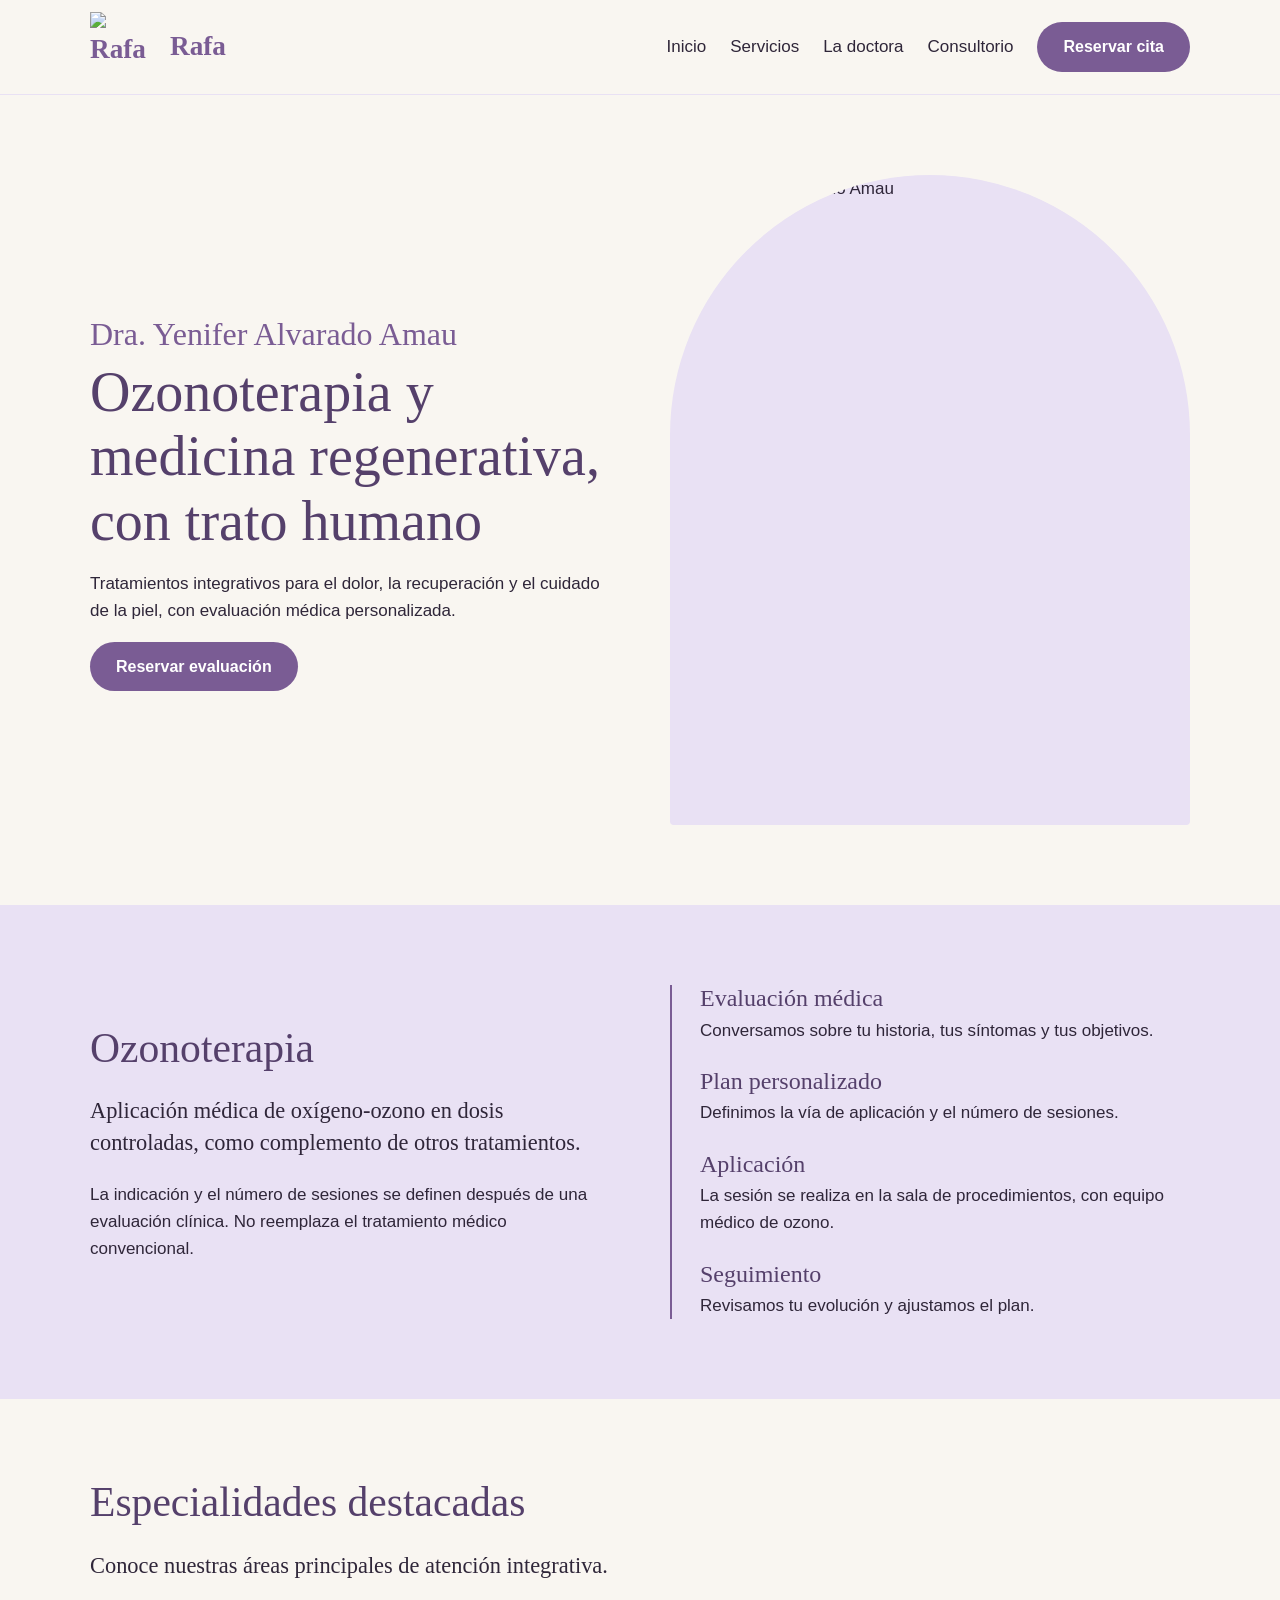
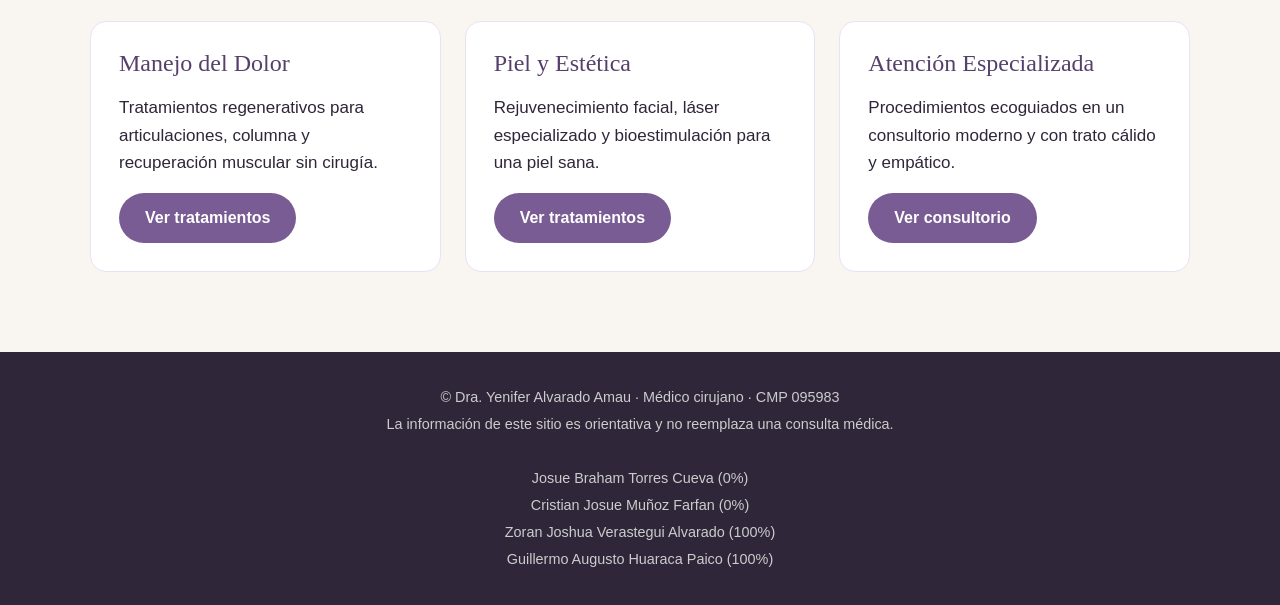
==== index.html @ 0151e566 "subida otra ves no pos" ====
<!DOCTYPE html>
<html lang="es">
<head>
  <meta charset="UTF-8">
  <meta name="viewport" content="width=device-width, initial-scale=1">
  <link rel="stylesheet" href="CSS/styles.css">
  <title>Rafa - Ozonoterapia y Medicina Regenerativa</title>
 
</head>
<body>

  <!-- ENCABEZADO -->
  <header class="cabecera">
    <div class="contenedor fila">
      <a class="marca" href="index.html"><img src="img/logo.png" alt="Rafa"> Rafa</a>
      <nav>
        <a href="index.html">Inicio</a>
        <a href="servicios.html">Servicios</a>
        <a href="doctora.html">La doctora</a>
        <a href="consultorio.html">Consultorio</a>
        <a class="boton" href="contacto.html">Reservar cita</a>
      </nav>
    </div>
  </header>

  <main>
    <!-- BANNER PRINCIPAL -->
    <section class="seccion" id="inicio">
      <div class="contenedor columnas">
        <div>
          <p class="firma">Dra. Yenifer Alvarado Amau</p>
          <h1>Ozonoterapia y medicina regenerativa, con trato humano</h1>
          <p>Tratamientos integrativos para el dolor, la recuperación y el cuidado de la piel, con evaluación médica personalizada.</p>
          <a class="boton" href="contacto.html">Reservar evaluación</a>
        </div>
        <div class="arco">
          <img src="img/doctora.jpg" alt="Dra. Yenifer Alvarado Amau">
        </div>
      </div>
    </section>

    <!-- SECCIÓN DE CONTENIDO DESTACADO (OZONOTERAPIA) -->
    <section class="seccion lavanda" id="ozonoterapia">
      <div class="contenedor columnas">
        <div>
          <h2>Ozonoterapia</h2>
          <p class="lead">Aplicación médica de oxígeno-ozono en dosis controladas, como complemento de otros tratamientos.</p>
          <p>La indicación y el número de sesiones se definen después de una evaluación clínica. No reemplaza el tratamiento médico convencional.</p>
        </div>
        <ol class="pasos">
          <li><h3>Evaluación médica</h3><p>Conversamos sobre tu historia, tus síntomas y tus objetivos.</p></li>
          <li><h3>Plan personalizado</h3><p>Definimos la vía de aplicación y el número de sesiones.</p></li>
          <li><h3>Aplicación</h3><p>La sesión se realiza en la sala de procedimientos, con equipo médico de ozono.</p></li>
          <li><h3>Seguimiento</h3><p>Revisamos tu evolución y ajustamos el plan.</p></li>
        </ol>
      </div>
    </section>

    <!-- TARJETAS O CARDS DESTACADAS -->
    <section class="seccion">
      <div class="contenedor">
        <h2>Especialidades destacadas</h2>
        <p class="lead">Conoce nuestras áreas principales de atención integrativa.</p>
        <div class="columnas tres">
          <div class="tarjeta">
            <h3>Manejo del Dolor</h3>
            <p>Tratamientos regenerativos para articulaciones, columna y recuperación muscular sin cirugía.</p>
            <a class="boton" href="servicios.html">Ver tratamientos</a>
          </div>
          <div class="tarjeta">
            <h3>Piel y Estética</h3>
            <p>Rejuvenecimiento facial, láser especializado y bioestimulación para una piel sana.</p>
            <a class="boton" href="servicios.html">Ver tratamientos</a>
          </div>
          <div class="tarjeta">
            <h3>Atención Especializada</h3>
            <p>Procedimientos ecoguiados en un consultorio moderno y con trato cálido y empático.</p>
            <a class="boton" href="consultorio.html">Ver consultorio</a>
          </div>
        </div>
      </div>
    </section>
  </main>

  <!-- PIE DE PÁGINA -->
  <footer class="pie">
    <p>&copy Dra. Yenifer Alvarado Amau · Médico cirujano · CMP 095983</p>
    <p>La información de este sitio es orientativa y no reemplaza una consulta médica.</p><br>
    <p>Josue Braham Torres Cueva (0%)</p>
    <p>Cristian Josue Muñoz Farfan (0%)</p>
    <p>Zoran Joshua Verastegui Alvarado (100%)</p>
    <p>Guillermo Augusto Huaraca Paico (100%)</p>
  </footer>
<script src="JS/main.js"></script>
</body>
</html>
---- CSS/styles.css ----
/* Colores */
:root {
  --lila: #7A5C94;
  --lila-oscuro: #55406B;
  --lavanda: #E9E1F4;
  --beige: #F1E8D8;
  --fondo: #F9F6F1;
  --texto: #2F2639;
}

/* Base */
* {
  box-sizing: border-box;
}

body {
  margin: 0;
  font-family: "Mulish", sans-serif;
  font-size: 17px;
  line-height: 1.6;
  color: var(--texto);
  background: var(--fondo);
}

a {
  color: inherit;
  text-decoration: none;
}

h1, h2, h3 {
  font-family: "Cormorant Garamond", serif;
  font-weight: 500;
  line-height: 1.15;
  color: var(--lila-oscuro);
  margin: 0 0 16px;
}

h1 { font-size: 56px; }
h2 { font-size: 41.6px; }
h3 { font-size: 24px; }

.lead {
  font-family: "Cormorant Garamond", serif;
  font-size: 22.4px;
  line-height: 1.4;
}

.firma {
  font-family: "Pinyon Script", cursive;
  font-size: 32px;
  color: var(--lila);
  margin: 0;
}

/* Estructura */
.contenedor {
  width: min(92%, 1100px);
  margin: 0 auto;
}

.seccion {
  padding: 80px 0;
}

.lavanda { background: var(--lavanda); }
.beige { background: var(--beige); }

.oscuro {
  background: var(--lila-oscuro);
  color: #fff;
}

.oscuro h2, .oscuro h3 {
  color: #fff;
}

/* Columnas */
.columnas {
  display: grid;
  grid-template-columns: 1fr 1fr;
  gap: 60px;
  align-items: center;
}

.columnas.tres {
  grid-template-columns: repeat(3, 1fr);
  gap: 24px;
  margin-top: 40px;
  align-items: stretch;
}

/* Cabecera */
.cabecera {
  position: sticky;
  top: 0;
  z-index: 10;
  background: var(--fondo);
  border-bottom: 1px solid var(--lavanda);
}

.contenedor.fila {
  display: flex;
  justify-content: space-between;
  align-items: center;
  padding: 12px 0;
}

.marca {
  display: flex;
  align-items: center;
  gap: 10px;
  font-family: "Cormorant Garamond", serif;
  font-size: 27.2px;
  font-weight: 600;
  color: var(--lila);
}

.marca img {
  width: 70px;
  height: 70px;
}

nav {
  display: flex;
  align-items: center;
  gap: 24px;
}

nav a:hover {
  color: var(--lila);
}

/* Botones */
.boton {
  display: inline-block;
  background: var(--lila);
  color: #fff;
  font-weight: 700;
  padding: 12px 26px;
  border-radius: 999px;
  border: none;
  cursor: pointer;
  font-family: inherit;
  font-size: 16px;
}

.boton:hover {
  background: var(--lila-oscuro);
}

.boton.claro {
  background: #E6D6BC;
  color: var(--texto);
}

/* Arco con forma de pétalo */
.arco {
  aspect-ratio: 4 / 5;
  overflow: hidden;
  border-radius: 999px 999px 14px 14px;
  background: var(--lavanda);
}

.arco img {
  width: 100%;
  height: 100%;
  object-fit: cover;
  object-position: top;
}

/* Tarjetas (Cards pedidas en el PDF) */
.tarjeta {
  background: #fff;
  border: 1px solid var(--lavanda);
  border-radius: 16px;
  padding: 28px;
  text-align: left;
}

.tarjeta .arco {
  margin-bottom: 16px;
}

/* Pasos y listas */
.pasos {
  list-style: none;
  margin: 0;
  padding: 0;
  border-left: 2px solid var(--lila);
}

.pasos li {
  padding: 0 0 24px 28px;
}

.pasos li:last-child {
  padding-bottom: 0;
}

.pasos h3 {
  margin-bottom: 4px;
}

.pasos p {
  margin: 0;
}

.lista {
  list-style: none;
  margin: 0;
  padding: 0;
}

.lista li {
  padding: 12px 0;
  border-bottom: 1px solid var(--lavanda);
  font-size: 17.6px;
}

.listaA {
  font-size: 17.6px;
}

/* Formulario (Pedido en el PDF) */
.formulario {
  background: #fff;
  color: var(--texto);
  padding: 30px;
  border-radius: 16px;
}

.formulario h3 {
  color: var(--lila-oscuro);
}

.campo {
  margin-bottom: 16px;
}

.campo label {
  display: block;
  font-weight: 600;
  margin-bottom: 6px;
}

.campo input,
.campo select,
.campo textarea {
  width: 100%;
  padding: 10px 14px;
  border: 1px solid var(--lila);
  border-radius: 8px;
  font-family: inherit;
  font-size: 16px;
  background: var(--fondo);
}

/* Pie */
.pie {
  background: var(--texto);
  color: #ccc;
  text-align: center;
  padding: 30px 5%;
  font-size: 14.4px;
}

.pie p {
  margin: 4px 0;
}

/* Diseño Responsive para Celular (Mobile) */
@media (max-width: 768px) {
  h1 { font-size: 38px; }
  h2 { font-size: 30px; }

  .seccion {
    padding: 50px 0;
  }

  .contenedor.fila {
    flex-direction: column;
    gap: 12px;
  }

  nav {
    flex-wrap: wrap;
    justify-content: center;
    gap: 14px;
  }

  .columnas,
  .columnas.tres {
    grid-template-columns: 1fr;
    gap: 30px;
  }
}


/*------------- Animacion de las imagenes consultrio -------------------*/
@keyframes aparecerArco {
  0% {
    opacity: 0;
    transform: translateY(50px) scale(0.95);
  }
  60% {
    opacity: 1;
    transform: translateY(-5px) scale(1.02);
  }
  100% {
    opacity: 1;
    transform: translateY(0) scale(1);
  }
}


/* Aplicamos la animación a cada arco con retraso escalonado */
.tarjeta:nth-child(1) .arco {
  animation: aparecerArco 1s ease-out 0.2s both;
}


.tarjeta:nth-child(2) .arco {
  animation: aparecerArco 1s ease-out 0.5s both;
}


.tarjeta:nth-child(3) .arco {
  animation: aparecerArco 1s ease-out 0.8s both;
}
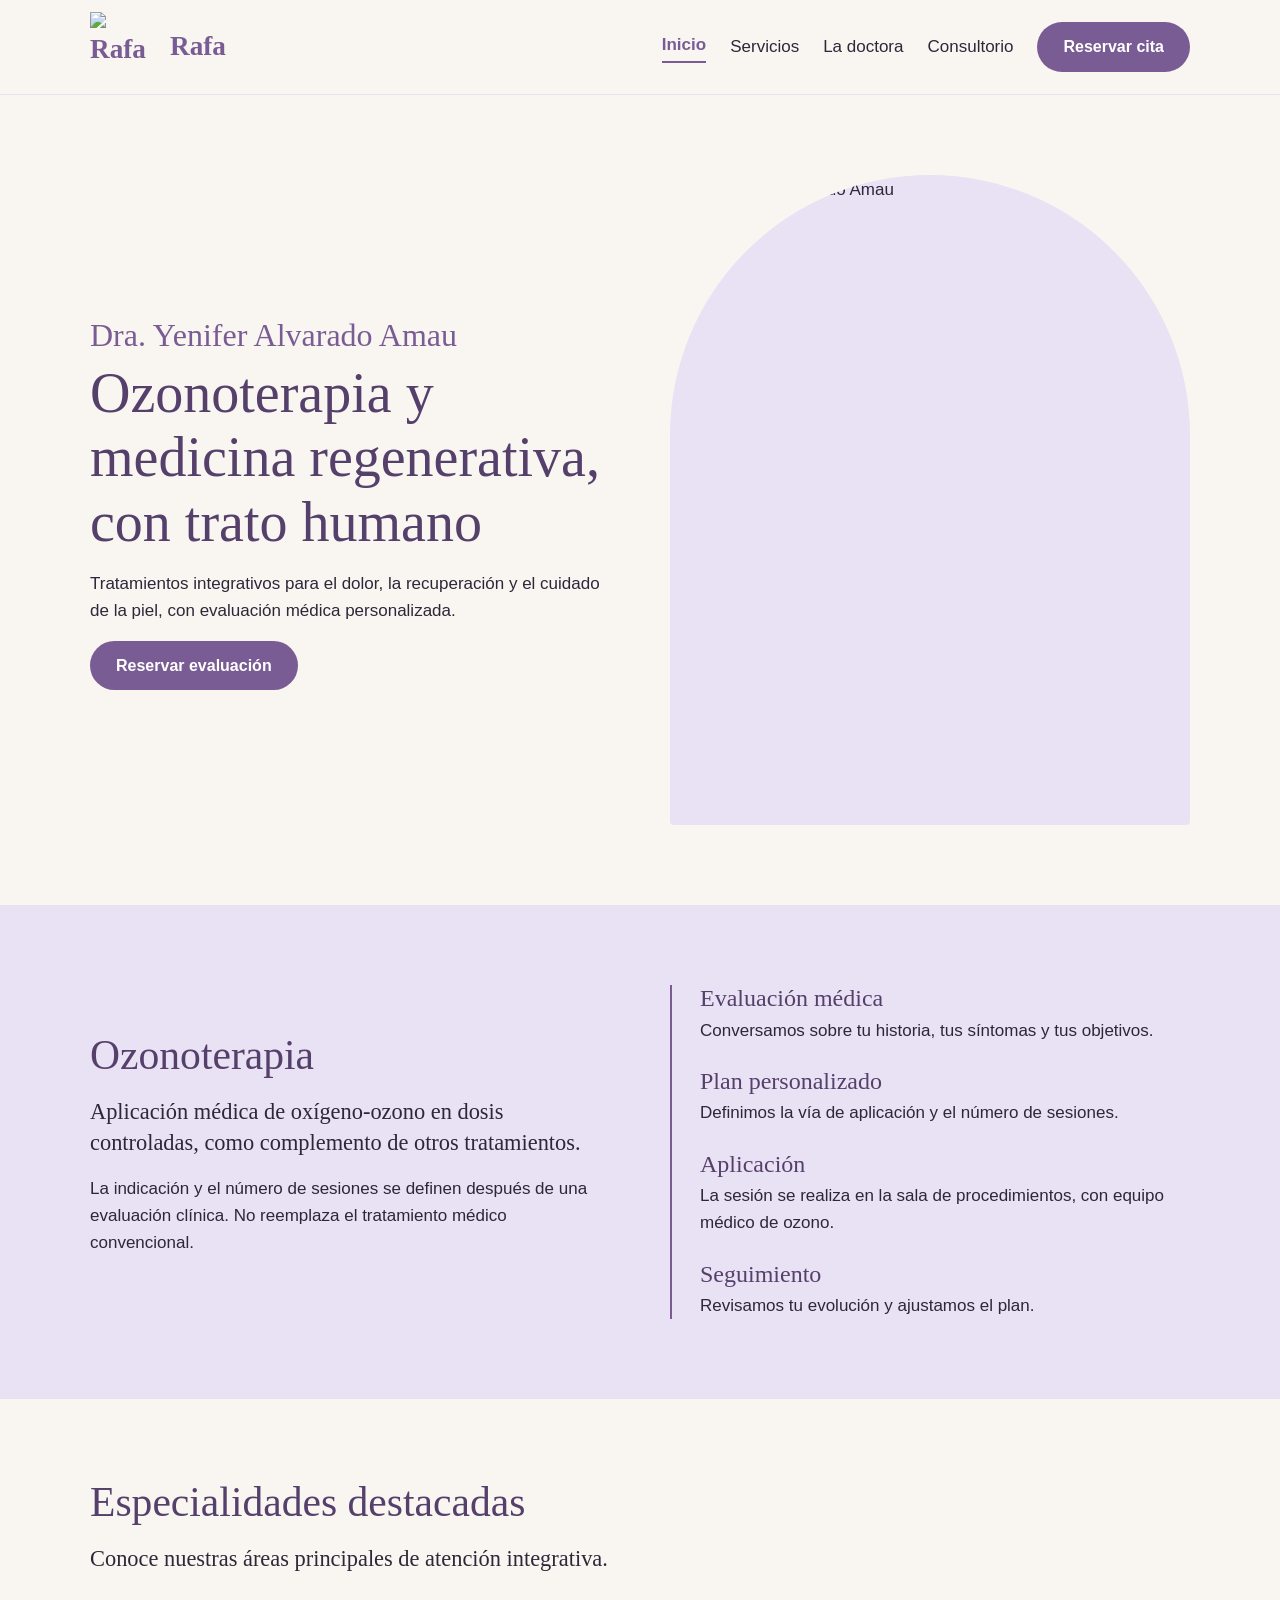
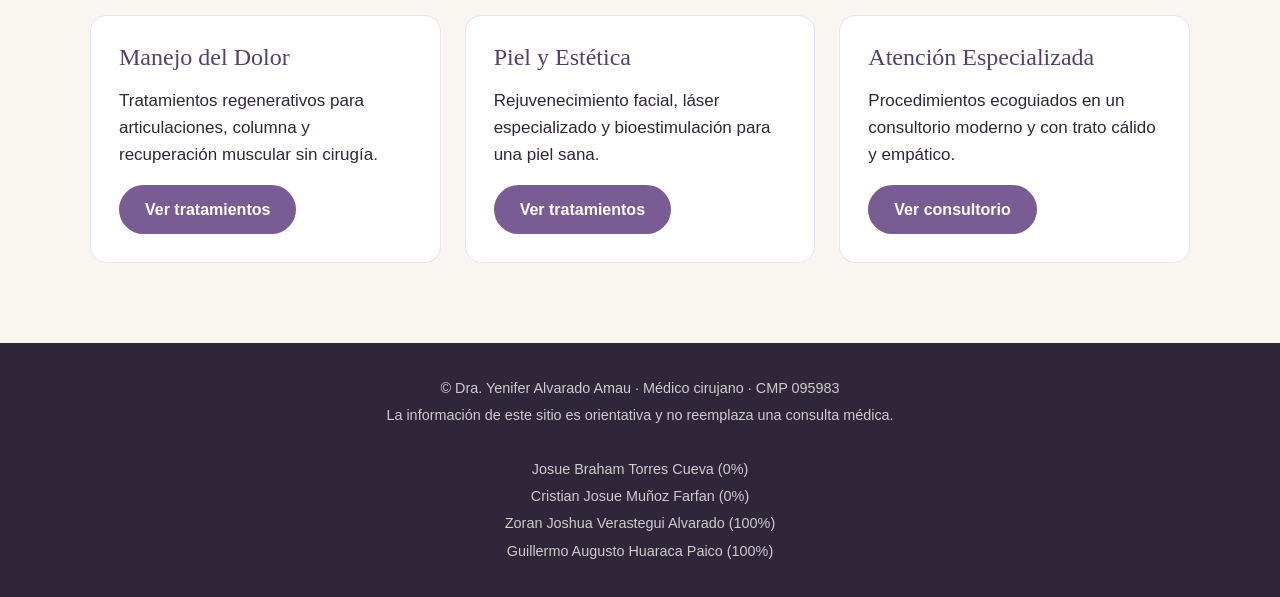
==== commit e95777cd: "Bootstrap y Js" ====
--- a/index.html
+++ b/index.html
@@ -3,6 +3,7 @@
 <head>
   <meta charset="UTF-8">
   <meta name="viewport" content="width=device-width, initial-scale=1">
+  <link href="https://cdn.jsdelivr.net/npm/bootstrap@5.3.9/dist/css/bootstrap.min.css" rel="stylesheet" integrity="sha384-yEPZ7jP9S0QKiUQ0m3jjsO4ProIW7wvR9gXkI7JOGa2XVsw53Yke2bsdkBbjmmiX" crossorigin="anonymous">
   <link rel="stylesheet" href="CSS/styles.css">
   <title>Rafa - Ozonoterapia y Medicina Regenerativa</title>
  
@@ -91,6 +92,8 @@
     <p>Zoran Joshua Verastegui Alvarado (100%)</p>
     <p>Guillermo Augusto Huaraca Paico (100%)</p>
   </footer>
+
+<script src="https://cdn.jsdelivr.net/npm/bootstrap@5.3.9/dist/js/bootstrap.bundle.min.js" integrity="sha384-WyOxWvTyr1QaMPfiPJSv76iReVthorl5uWlFtZPyK0IEB0hGzo9y5Bp9mYanr8Bu" crossorigin="anonymous"></script>
 <script src="JS/main.js"></script>
 </body>
 </html>
--- a/CSS/styles.css
+++ b/CSS/styles.css
@@ -326,4 +326,68 @@
 
 .tarjeta:nth-child(3) .arco {
   animation: aparecerArco 1s ease-out 0.8s both;
-}+}
+
+
+/*------------- Estilos para mejoras JS (activo, volver arriba, estado horario) -------------------*/
+nav a.activo:not(.boton) {
+  color: var(--lila);
+  font-weight: 700;
+  border-bottom: 2px solid var(--lila);
+  padding-bottom: 2px;
+}
+
+nav a.boton.activo {
+  background: var(--lila-oscuro);
+}
+
+.btn-arriba {
+  position: fixed;
+  right: 24px;
+  bottom: 24px;
+  width: 44px;
+  height: 44px;
+  border-radius: 50%;
+  border: none;
+  background: var(--lila);
+  color: #fff;
+  font-size: 20px;
+  font-weight: 700;
+  cursor: pointer;
+  box-shadow: 0 4px 12px rgba(47, 38, 57, 0.25);
+  opacity: 0;
+  pointer-events: none;
+  transform: translateY(12px);
+  transition: opacity 0.25s ease, transform 0.25s ease, background 0.2s ease;
+  z-index: 20;
+}
+
+.btn-arriba.visible {
+  opacity: 1;
+  pointer-events: auto;
+  transform: translateY(0);
+}
+
+.btn-arriba:hover {
+  background: var(--lila-oscuro);
+}
+
+.estado-horario {
+  display: inline-block;
+  margin-left: 8px;
+  padding: 2px 10px;
+  border-radius: 999px;
+  font-size: 13px;
+  font-weight: 700;
+  vertical-align: middle;
+}
+
+.estado-horario.abierto {
+  background: #d1f5df;
+  color: #145a32;
+}
+
+.estado-horario.cerrado {
+  background: #f5d6d6;
+  color: #78281f;
+}
